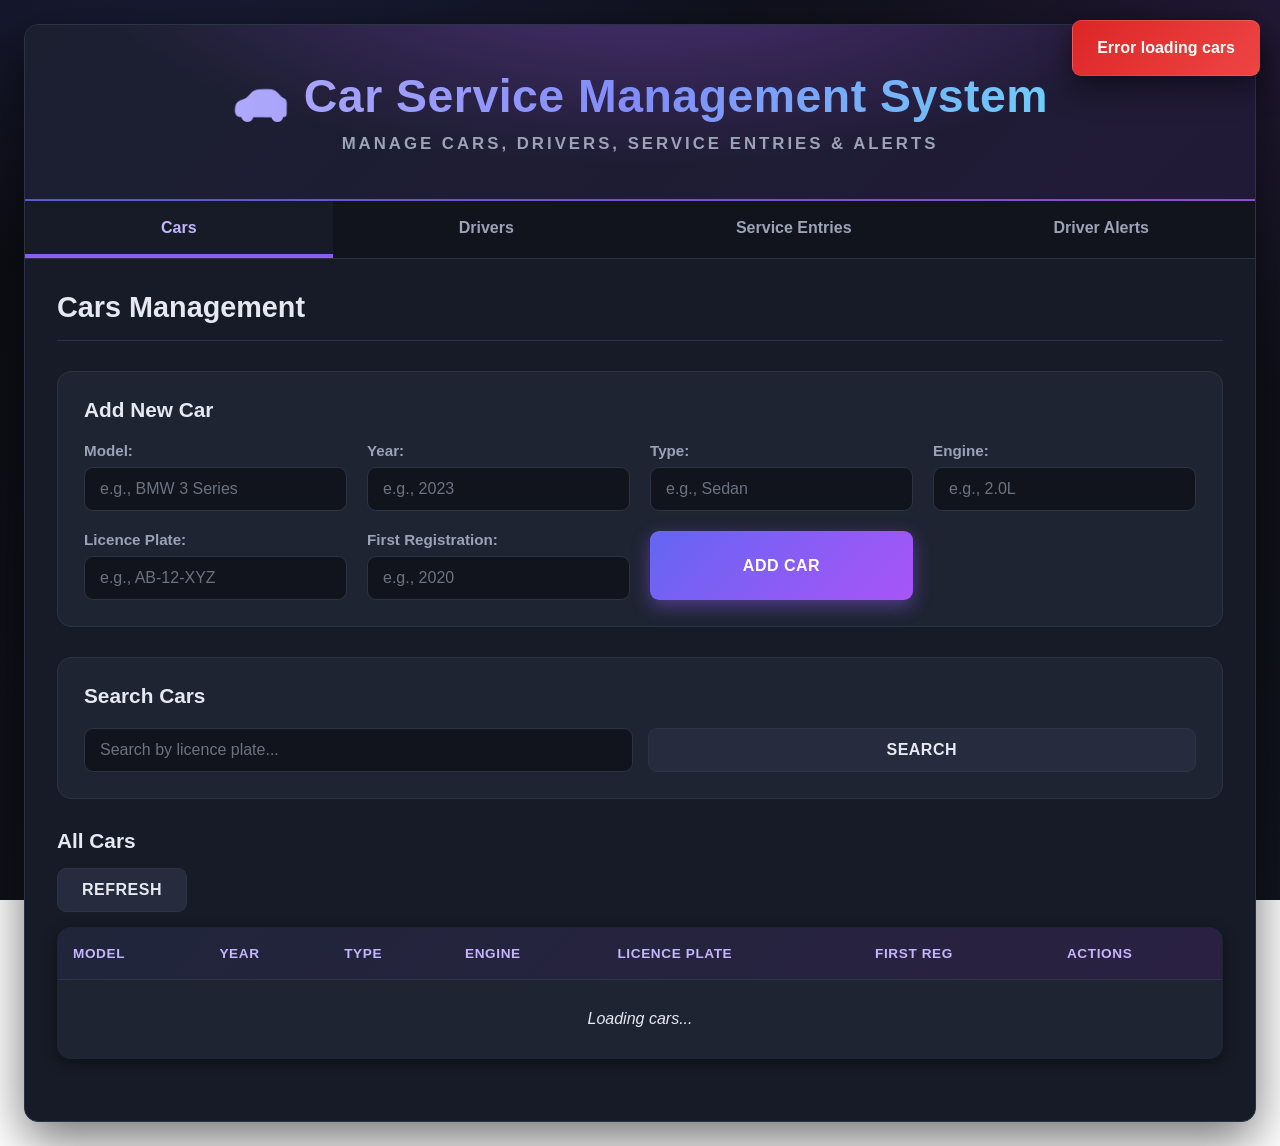
==== CarService.html @ 612522c6 "Replace front_end with CarService dark-mode UI Swap the previous front_end pages (index/Acasa/Masini" ====
<!DOCTYPE html>
<html lang="en">
<head>
    <meta charset="UTF-8">
    <meta name="viewport" content="width=device-width, initial-scale=1.0">
    <title>Car Service Management System</title>
    <link rel="stylesheet" href="CarService.css">
</head>
<body>
    <div class="container">
        <!-- Header -->
        <header class="header">
            <h1>🚗 Car Service Management System</h1>
            <p>Manage Cars, Drivers, Service Entries & Alerts</p>
        </header>

        <!-- Navigation Tabs -->
        <nav class="tabs-nav">
            <button class="tab-button active" data-tab="cars">Cars</button>
            <button class="tab-button" data-tab="drivers">Drivers</button>
            <button class="tab-button" data-tab="service-entries">Service Entries</button>
            <button class="tab-button" data-tab="driver-alerts">Driver Alerts</button>
        </nav>

        <!-- CARS TAB -->
        <section id="cars-tab" class="tab-content active">
            <div class="section-header">
                <h2>Cars Management</h2>
            </div>

            <!-- Add Car Form -->
            <div class="form-section">
                <h3>Add New Car</h3>
                <form id="addCarForm" class="form-grid">
                    <div class="form-group">
                        <label for="carModel">Model:</label>
                        <input type="text" id="carModel" placeholder="e.g., BMW 3 Series" required>
                    </div>
                    <div class="form-group">
                        <label for="carYear">Year:</label>
                        <input type="number" id="carYear" placeholder="e.g., 2023" required>
                    </div>
                    <div class="form-group">
                        <label for="carType">Type:</label>
                        <input type="text" id="carType" placeholder="e.g., Sedan" required>
                    </div>
                    <div class="form-group">
                        <label for="carEngine">Engine:</label>
                        <input type="text" id="carEngine" placeholder="e.g., 2.0L" required>
                    </div>
                    <div class="form-group">
                        <label for="carLicencePlate">Licence Plate:</label>
                        <input type="text" id="carLicencePlate" placeholder="e.g., AB-12-XYZ" required>
                    </div>
                    <div class="form-group">
                        <label for="carFirstReg">First Registration:</label>
                        <input type="number" id="carFirstReg" placeholder="e.g., 2020" required>
                    </div>
                    <button type="submit" class="btn btn-primary">Add Car</button>
                </form>
            </div>

            <!-- Search Cars -->
            <div class="search-section">
                <h3>Search Cars</h3>
                <div class="search-group">
                    <input type="text" id="carSearchPlate" placeholder="Search by licence plate...">
                    <button class="btn btn-secondary" onclick="searchCarsByPlate()">Search</button>
                </div>
            </div>

            <!-- Cars Table -->
            <div class="table-section">
                <h3>All Cars</h3>
                <div class="table-controls">
                    <button class="btn btn-secondary" onclick="loadAllCars()">Refresh</button>
                </div>
                <table id="carsTable" class="data-table">
                    <thead>
                        <tr>
                            <th>Model</th>
                            <th>Year</th>
                            <th>Type</th>
                            <th>Engine</th>
                            <th>Licence Plate</th>
                            <th>First Reg</th>
                            <th>Actions</th>
                        </tr>
                    </thead>
                    <tbody>
                        <tr><td colspan="7" class="no-data">Loading cars...</td></tr>
                    </tbody>
                </table>
            </div>
        </section>

        <!-- DRIVERS TAB -->
        <section id="drivers-tab" class="tab-content">
            <div class="section-header">
                <h2>Drivers Management</h2>
            </div>

            <!-- Add Driver Form -->
            <div class="form-section">
                <h3>Add New Driver</h3>
                <form id="addDriverForm" class="form-grid">
                    <div class="form-group">
                        <label for="driverFirstName">First Name:</label>
                        <input type="text" id="driverFirstName" placeholder="John" required>
                    </div>
                    <div class="form-group">
                        <label for="driverLastName">Last Name:</label>
                        <input type="text" id="driverLastName" placeholder="Doe" required>
                    </div>
                    <div class="form-group">
                        <label for="driverEmail">Email:</label>
                        <input type="email" id="driverEmail" placeholder="john@example.com" required>
                    </div>
                    <div class="form-group">
                        <label for="driverPhone">Phone No:</label>
                        <input type="tel" id="driverPhone" placeholder="+1234567890" required>
                    </div>
                    <div class="form-group">
                        <label for="driverAddress">Address:</label>
                        <input type="text" id="driverAddress" placeholder="123 Main St" required>
                    </div>
                    <div class="form-group">
                        <label for="driverCity">City:</label>
                        <input type="text" id="driverCity" placeholder="New York" required>
                    </div>
                    <div class="form-group">
                        <label for="driverZip">Zip Code:</label>
                        <input type="text" id="driverZip" placeholder="10001" required>
                    </div>
                    <div class="form-group">
                        <label for="driverLicenceExp">Licence Expiration:</label>
                        <input type="date" id="driverLicenceExp" required>
                    </div>
                    <button type="submit" class="btn btn-primary">Add Driver</button>
                </form>
            </div>

            <!-- Search Drivers -->
            <div class="search-section">
                <h3>Search Drivers</h3>
                <div class="search-group">
                    <input type="text" id="driverSearchFirst" placeholder="First Name...">
                    <input type="text" id="driverSearchLast" placeholder="Last Name...">
                    <input type="text" id="driverSearchEmail" placeholder="Email...">
                    <input type="text" id="driverSearchPhone" placeholder="Phone...">
                    <button class="btn btn-secondary" onclick="searchDrivers()">Search</button>
                </div>
            </div>

            <!-- Drivers Table -->
            <div class="table-section">
                <h3>All Drivers</h3>
                <div class="table-controls">
                    <button class="btn btn-secondary" onclick="loadAllDrivers()">Refresh</button>
                </div>
                <table id="driversTable" class="data-table">
                    <thead>
                        <tr>
                            <th>First Name</th>
                            <th>Last Name</th>
                            <th>Email</th>
                            <th>Phone</th>
                            <th>City</th>
                            <th>Licence Exp</th>
                            <th>Actions</th>
                        </tr>
                    </thead>
                    <tbody>
                        <tr><td colspan="7" class="no-data">Loading drivers...</td></tr>
                    </tbody>
                </table>
            </div>
        </section>

        <!-- SERVICE ENTRIES TAB -->
        <section id="service-entries-tab" class="tab-content">
            <div class="section-header">
                <h2>Service Entries Management</h2>
            </div>

            <!-- Add Service Entry Form -->
            <div class="form-section">
                <h3>Add New Service Entry</h3>
                <form id="addServiceEntryForm" class="form-grid">
                    <div class="form-group">
                        <label for="entryCarId">Car (ID):</label>
                        <input type="text" id="entryCarId" placeholder="Paste Car ID" required>
                    </div>
                    <div class="form-group">
                        <label for="entryDriverId">Driver (ID):</label>
                        <input type="text" id="entryDriverId" placeholder="Paste Driver ID" required>
                    </div>
                    <div class="form-group">
                        <label for="entryMileage">Mileage:</label>
                        <input type="number" id="entryMileage" placeholder="e.g., 45000" required>
                    </div>
                    <div class="form-group">
                        <label for="entryAccident">Accident:</label>
                        <textarea id="entryAccident" placeholder="Accident details or 'None'" rows="3"></textarea>
                    </div>
                    <button type="submit" class="btn btn-primary">Add Service Entry</button>
                </form>
            </div>

            <!-- Service Entries Table -->
            <div class="table-section">
                <h3>All Service Entries</h3>
                <div class="table-controls">
                    <button class="btn btn-secondary" onclick="loadAllServiceEntries()">Refresh</button>
                </div>
                <table id="serviceEntriesTable" class="data-table">
                    <thead>
                        <tr>
                            <th>ID</th>
                            <th>Car ID</th>
                            <th>Driver ID</th>
                            <th>Mileage</th>
                            <th>Accident</th>
                            <th>Actions</th>
                        </tr>
                    </thead>
                    <tbody>
                        <tr><td colspan="6" class="no-data">Loading service entries...</td></tr>
                    </tbody>
                </table>
            </div>
        </section>

        <!-- DRIVER ALERTS TAB -->
        <section id="driver-alerts-tab" class="tab-content">
            <div class="section-header">
                <h2>Driver Alerts Management</h2>
            </div>

            <!-- Add Driver Alert Form -->
            <div class="form-section">
                <h3>Add New Driver Alert</h3>
                <form id="addAlertForm" class="form-grid">
                    <div class="form-group">
                        <label for="alertDriverId">Driver (ID):</label>
                        <input type="text" id="alertDriverId" placeholder="Paste Driver ID" required>
                    </div>
                    <div class="form-group">
                        <label for="alertTypeId">Alert Type (ID):</label>
                        <input type="text" id="alertTypeId" placeholder="Paste Type ID" required>
                    </div>
                    <div class="form-group">
                        <label for="alertExpiration">Expiration:</label>
                        <input type="date" id="alertExpiration" required>
                    </div>
                    <button type="submit" class="btn btn-primary">Add Alert</button>
                </form>
            </div>

            <!-- Driver Alerts Table -->
            <div class="table-section">
                <h3>All Driver Alerts</h3>
                <div class="table-controls">
                    <button class="btn btn-secondary" onclick="loadAllAlerts()">Refresh</button>
                </div>
                <table id="alertsTable" class="data-table">
                    <thead>
                        <tr>
                            <th>ID</th>
                            <th>Driver ID</th>
                            <th>Type ID</th>
                            <th>Expiration</th>
                            <th>Actions</th>
                        </tr>
                    </thead>
                    <tbody>
                        <tr><td colspan="5" class="no-data">Loading alerts...</td></tr>
                    </tbody>
                </table>
            </div>
        </section>

        <!-- Edit Modal -->
        <div id="editModal" class="modal">
            <div class="modal-content">
                <span class="close" onclick="closeEditModal()">&times;</span>
                <h2>Edit Record</h2>
                <form id="editForm"></form>
            </div>
        </div>

        <!-- Notification -->
        <div id="notification" class="notification"></div>
    </div>

    <script src="CarService.js"></script>
</body>
</html>
---- CarService.css ----
/* ===============================
   THEME TOKENS (Modern Dark Mode)
   =============================== */
:root {
    --bg-1: #0b0d13;
    --bg-2: #11141d;
    --surface: #171b27;
    --surface-2: #1f2433;
    --surface-3: #262c3d;
    --border: #2c3344;
    --border-strong: #3a4256;
    --text: #e6e9f2;
    --text-muted: #9aa3b8;
    --text-faint: #6b7280;

    --accent: #8b5cf6;
    --accent-2: #6366f1;
    --accent-3: #22d3ee;
    --accent-grad: linear-gradient(135deg, #6366f1 0%, #8b5cf6 55%, #a855f7 100%);
    --accent-glow: rgba(139, 92, 246, 0.45);

    --success: #22c55e;
    --danger: #ef4444;
    --info: #06b6d4;
    --warning: #f59e0b;

    --radius: 14px;
    --radius-sm: 9px;
    --shadow: 0 18px 50px rgba(0, 0, 0, 0.55);
    --shadow-sm: 0 4px 14px rgba(0, 0, 0, 0.4);
}

* {
    margin: 0;
    padding: 0;
    box-sizing: border-box;
}

body {
    font-family: 'Segoe UI', Tahoma, Geneva, Verdana, sans-serif;
    background:
        radial-gradient(1200px 600px at 15% -10%, rgba(99, 102, 241, 0.18), transparent 60%),
        radial-gradient(1000px 700px at 100% 0%, rgba(168, 85, 247, 0.14), transparent 55%),
        linear-gradient(160deg, var(--bg-1) 0%, var(--bg-2) 100%);
    background-attachment: fixed;
    color: var(--text);
    min-height: 100vh;
    padding: 24px;
}

.container {
    max-width: 1400px;
    margin: 0 auto;
    background: var(--surface);
    border: 1px solid var(--border);
    border-radius: var(--radius);
    box-shadow: var(--shadow);
    overflow: hidden;
}

/* ===============================
   HEADER
   =============================== */
.header {
    position: relative;
    background:
        radial-gradient(800px 300px at 50% -40%, rgba(168, 85, 247, 0.35), transparent 70%),
        linear-gradient(135deg, #1b1f30 0%, #211a37 100%);
    color: var(--text);
    padding: 46px 30px;
    text-align: center;
    border-bottom: 1px solid var(--border);
}

.header::after {
    content: "";
    position: absolute;
    left: 0;
    right: 0;
    bottom: -1px;
    height: 2px;
    background: var(--accent-grad);
    opacity: 0.8;
}

.header h1 {
    font-size: 2.9em;
    margin-bottom: 12px;
    font-weight: 800;
    letter-spacing: 0.5px;
    line-height: 1.1;
    background: linear-gradient(90deg, #c4b5fd, #818cf8, #67e8f9);
    -webkit-background-clip: text;
    background-clip: text;
    -webkit-text-fill-color: transparent;
}

.header p {
    font-size: 1.05em;
    color: var(--text-muted);
    text-transform: uppercase;
    letter-spacing: 3px;
    font-weight: 600;
}

/* ===============================
   NAVIGATION TABS
   =============================== */
.tabs-nav {
    display: flex;
    background: var(--bg-2);
    border-bottom: 1px solid var(--border);
    overflow-x: auto;
}

.tab-button {
    flex: 1;
    padding: 18px 20px;
    border: none;
    background: transparent;
    cursor: pointer;
    font-size: 1em;
    font-weight: 600;
    color: var(--text-muted);
    transition: all 0.25s ease;
    min-width: 150px;
    white-space: nowrap;
    border-bottom: 3px solid transparent;
}

.tab-button:hover {
    background: var(--surface-2);
    color: var(--text);
}

.tab-button.active {
    background: var(--surface);
    color: #c4b5fd;
    border-bottom: 3px solid var(--accent);
    box-shadow: inset 0 -1px 0 var(--accent);
}

/* ===============================
   TAB CONTENT
   =============================== */
.tab-content {
    display: none;
    padding: 32px;
    animation: fadeIn 0.3s ease;
}

.tab-content.active {
    display: block;
}

@keyframes fadeIn {
    from {
        opacity: 0;
        transform: translateY(10px);
    }
    to {
        opacity: 1;
        transform: translateY(0);
    }
}

/* ===============================
   SECTION HEADER
   =============================== */
.section-header {
    margin-bottom: 30px;
    border-bottom: 1px solid var(--border);
    padding-bottom: 16px;
}

.section-header h2 {
    color: var(--text);
    font-size: 1.8em;
    font-weight: 700;
}

/* ===============================
   FORMS
   =============================== */
.form-section {
    background: var(--surface-2);
    border: 1px solid var(--border);
    padding: 26px;
    border-radius: var(--radius);
    margin-bottom: 30px;
}

.form-section h3 {
    color: var(--text);
    margin-bottom: 20px;
    font-size: 1.3em;
}

.form-grid {
    display: grid;
    grid-template-columns: repeat(auto-fit, minmax(250px, 1fr));
    gap: 20px;
}

.form-group {
    display: flex;
    flex-direction: column;
}

.form-group label {
    margin-bottom: 8px;
    color: var(--text-muted);
    font-weight: 600;
    font-size: 0.95em;
}

.form-group input,
.form-group textarea,
.form-group select {
    padding: 12px 15px;
    border: 1px solid var(--border);
    border-radius: var(--radius-sm);
    font-size: 1em;
    font-family: inherit;
    transition: all 0.25s ease;
    background: var(--bg-2);
    color: var(--text);
}

.form-group input::placeholder,
.form-group textarea::placeholder {
    color: var(--text-faint);
}

.form-group input:focus,
.form-group textarea:focus,
.form-group select:focus {
    outline: none;
    border-color: var(--accent);
    background: var(--surface);
    box-shadow: 0 0 0 3px var(--accent-glow);
}

.form-group textarea {
    resize: vertical;
    min-height: 80px;
}

/* date picker icon visible on dark */
.form-group input[type="date"]::-webkit-calendar-picker-indicator {
    filter: invert(0.8);
    cursor: pointer;
}

/* ===============================
   BUTTONS
   =============================== */
.btn {
    padding: 12px 24px;
    border: none;
    border-radius: var(--radius-sm);
    cursor: pointer;
    font-size: 1em;
    font-weight: 600;
    transition: all 0.25s ease;
    text-transform: uppercase;
    letter-spacing: 0.5px;
}

.btn-primary {
    background: var(--accent-grad);
    color: #fff;
    box-shadow: 0 6px 18px var(--accent-glow);
}

.btn-primary:hover {
    transform: translateY(-2px);
    box-shadow: 0 12px 26px var(--accent-glow);
    filter: brightness(1.07);
}

.btn-secondary {
    background: var(--surface-3);
    color: var(--text);
    border: 1px solid var(--border);
}

.btn-secondary:hover {
    background: var(--surface-2);
    border-color: var(--accent);
    color: #c4b5fd;
}

.btn-sm {
    padding: 6px 12px;
    font-size: 0.85em;
}

.btn-edit {
    background: rgba(6, 182, 212, 0.15);
    color: #67e8f9;
    border: 1px solid rgba(6, 182, 212, 0.4);
}

.btn-edit:hover {
    background: var(--info);
    color: #04222a;
}

.btn-delete {
    background: rgba(239, 68, 68, 0.15);
    color: #fca5a5;
    border: 1px solid rgba(239, 68, 68, 0.4);
}

.btn-delete:hover {
    background: var(--danger);
    color: #fff;
}

/* ===============================
   SEARCH SECTION
   =============================== */
.search-section {
    background: var(--surface-2);
    border: 1px solid var(--border);
    padding: 26px;
    border-radius: var(--radius);
    margin-bottom: 30px;
}

.search-section h3 {
    color: var(--text);
    margin-bottom: 20px;
    font-size: 1.3em;
}

.search-group {
    display: grid;
    grid-template-columns: repeat(auto-fit, minmax(200px, 1fr));
    gap: 15px;
}

.search-group input {
    padding: 12px 15px;
    border: 1px solid var(--border);
    border-radius: var(--radius-sm);
    font-size: 1em;
    background: var(--bg-2);
    color: var(--text);
    transition: all 0.25s ease;
}

.search-group input::placeholder {
    color: var(--text-faint);
}

.search-group input:focus {
    outline: none;
    border-color: var(--accent);
    background: var(--surface);
    box-shadow: 0 0 0 3px var(--accent-glow);
}

/* ===============================
   TABLES
   =============================== */
.table-section {
    margin-bottom: 30px;
}

.table-section h3 {
    color: var(--text);
    margin-bottom: 15px;
    font-size: 1.3em;
}

.table-controls {
    margin-bottom: 15px;
    display: flex;
    gap: 10px;
}

.data-table {
    width: 100%;
    border-collapse: collapse;
    background: var(--surface-2);
    border: 1px solid var(--border);
    border-radius: var(--radius);
    overflow: hidden;
    box-shadow: var(--shadow-sm);
}

.data-table thead {
    background: linear-gradient(135deg, #20253a 0%, #2a2142 100%);
    color: var(--text);
}

.data-table th {
    padding: 18px 15px;
    text-align: left;
    font-weight: 700;
    text-transform: uppercase;
    font-size: 0.85em;
    letter-spacing: 0.6px;
    color: #c4b5fd;
    border-bottom: 1px solid var(--border);
}

.data-table td {
    padding: 15px;
    border-bottom: 1px solid var(--border);
    color: var(--text);
}

.data-table tbody tr {
    transition: background 0.2s ease;
}

.data-table tbody tr:hover {
    background: var(--surface-3);
}

.data-table tbody tr:last-child td {
    border-bottom: none;
}

.no-data {
    text-align: center;
    color: var(--text-faint);
    font-style: italic;
    padding: 30px 15px !important;
}

.action-buttons {
    display: flex;
    gap: 10px;
}

/* ===============================
   MODAL
   =============================== */
.modal {
    display: none;
    position: fixed;
    z-index: 1000;
    left: 0;
    top: 0;
    width: 100%;
    height: 100%;
    background: rgba(5, 7, 12, 0.7);
    backdrop-filter: blur(4px);
    animation: fadeIn 0.3s ease;
}

.modal-content {
    background: var(--surface);
    border: 1px solid var(--border);
    margin: 5% auto;
    padding: 32px;
    border-radius: var(--radius);
    width: 90%;
    max-width: 600px;
    box-shadow: var(--shadow);
    animation: slideDown 0.3s ease;
}

@keyframes slideDown {
    from {
        transform: translateY(-50px);
        opacity: 0;
    }
    to {
        transform: translateY(0);
        opacity: 1;
    }
}

.modal-content h2 {
    color: var(--text);
    margin-bottom: 25px;
    font-size: 1.6em;
}

.close {
    color: var(--text-muted);
    float: right;
    font-size: 28px;
    font-weight: bold;
    cursor: pointer;
    transition: color 0.25s ease;
    line-height: 1;
}

.close:hover,
.close:focus {
    color: var(--accent);
}

.modal-content .form-grid {
    margin-bottom: 20px;
}

/* ===============================
   NOTIFICATION
   =============================== */
.notification {
    display: none;
    position: fixed;
    top: 20px;
    right: 20px;
    padding: 18px 24px;
    border-radius: var(--radius-sm);
    color: #fff;
    font-weight: 600;
    z-index: 2000;
    animation: slideInRight 0.3s ease;
    box-shadow: 0 10px 30px rgba(0, 0, 0, 0.5);
    border: 1px solid rgba(255, 255, 255, 0.12);
}

.notification.show {
    display: block;
}

.notification.success {
    background: linear-gradient(135deg, #16a34a, #22c55e);
}

.notification.error {
    background: linear-gradient(135deg, #dc2626, #ef4444);
}

.notification.warning {
    background: linear-gradient(135deg, #d97706, #f59e0b);
    color: #1a1205;
}

@keyframes slideInRight {
    from {
        transform: translateX(400px);
        opacity: 0;
    }
    to {
        transform: translateX(0);
        opacity: 1;
    }
}

/* ===============================
   SCROLLBAR (dark)
   =============================== */
::-webkit-scrollbar {
    width: 11px;
    height: 11px;
}

::-webkit-scrollbar-track {
    background: var(--bg-2);
}

::-webkit-scrollbar-thumb {
    background: var(--surface-3);
    border-radius: 8px;
    border: 2px solid var(--bg-2);
}

::-webkit-scrollbar-thumb:hover {
    background: var(--accent-2);
}

/* ===============================
   RESPONSIVE DESIGN
   =============================== */
@media (max-width: 1024px) {
    .form-grid {
        grid-template-columns: repeat(auto-fit, minmax(200px, 1fr)) !important;
    }

    .data-table th,
    .data-table td {
        padding: 12px 10px;
        font-size: 0.9em;
    }
}

@media (max-width: 768px) {
    body {
        padding: 0;
    }

    .container {
        border-radius: 0;
        border: none;
    }

    .header {
        padding: 28px 20px;
    }

    .header h1 {
        font-size: 1.8em;
    }

    .tabs-nav {
        flex-wrap: wrap;
    }

    .tab-button {
        min-width: 100px;
        padding: 12px 15px;
        font-size: 0.9em;
    }

    .tab-content {
        padding: 20px;
    }

    .form-section,
    .search-section {
        padding: 20px;
    }

    .form-grid,
    .search-group {
        grid-template-columns: 1fr;
    }

    /* let wide tables scroll sideways instead of breaking the layout */
    .table-section {
        overflow-x: auto;
        -webkit-overflow-scrolling: touch;
    }

    .data-table {
        font-size: 0.9em;
        min-width: 640px;
    }

    .action-buttons {
        flex-direction: column;
    }

    .btn-sm {
        width: 100%;
    }

    .modal-content {
        width: 95%;
        margin: 50% auto;
        padding: 20px;
    }

    .notification {
        right: 10px;
        left: 10px;
    }
}
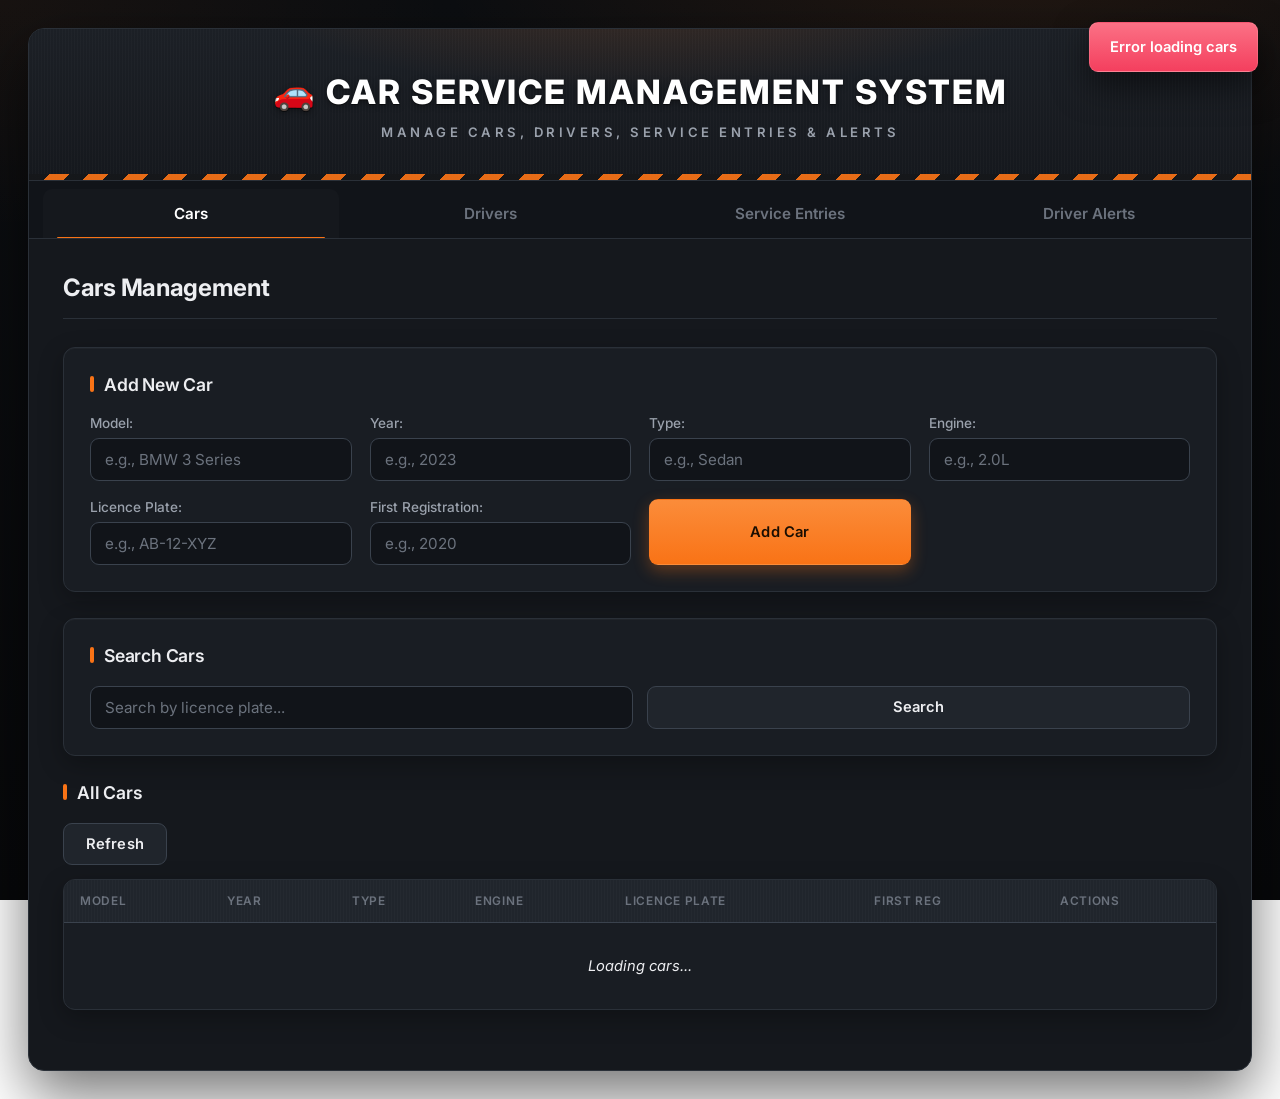
==== commit ae4d20fa: "Retheme UI to garage/service look Apply a dark-steel + safety-orange garage/service theme: hazard ca" ====
--- a/CarService.html
+++ b/CarService.html
@@ -4,7 +4,7 @@
     <meta charset="UTF-8">
     <meta name="viewport" content="width=device-width, initial-scale=1.0">
     <title>Car Service Management System</title>
-    <link rel="stylesheet" href="CarService.css">
+    <link rel="stylesheet" href="CarService.css?v=4">
 </head>
 <body>
     <div class="container">
--- a/CarService.css
+++ b/CarService.css
@@ -1,33 +1,47 @@
-/* ===============================
-   THEME TOKENS (Modern Dark Mode)
-   =============================== */
+/* ===================================================================
+   Car Service Management System — Dark UI
+   CSS-only redesign. No HTML ids/classes or JS hooks were changed.
+   =================================================================== */
+@import url('https://fonts.googleapis.com/css2?family=Inter:wght@400;500;600;700;800&display=swap');
+
 :root {
-    --bg-1: #0b0d13;
-    --bg-2: #11141d;
-    --surface: #171b27;
-    --surface-2: #1f2433;
-    --surface-3: #262c3d;
-    --border: #2c3344;
-    --border-strong: #3a4256;
-    --text: #e6e9f2;
-    --text-muted: #9aa3b8;
-    --text-faint: #6b7280;
-
-    --accent: #8b5cf6;
-    --accent-2: #6366f1;
-    --accent-3: #22d3ee;
-    --accent-grad: linear-gradient(135deg, #6366f1 0%, #8b5cf6 55%, #a855f7 100%);
-    --accent-glow: rgba(139, 92, 246, 0.45);
-
-    --success: #22c55e;
-    --danger: #ef4444;
-    --info: #06b6d4;
-    --warning: #f59e0b;
-
-    --radius: 14px;
+    /* surfaces — dark steel / gunmetal */
+    --bg: #0c0e11;
+    --bg-soft: #111419;
+    --surface: #15181d;
+    --surface-2: #191d23;
+    --elevated: #20252c;
+    --hover: #272d36;
+
+    /* lines & text */
+    --border: #2a3038;
+    --border-soft: #1f242b;
+    --border-strong: #3a424d;
+    --text: #edeef1;
+    --text-muted: #9aa1ac;
+    --text-faint: #6b727d;
+
+    /* brand — safety orange */
+    --accent: #f97316;
+    --accent-hover: #fb8c3a;
+    --accent-press: #ea6a0c;
+    --accent-soft: rgba(249, 115, 22, 0.14);
+    --accent-ring: rgba(249, 115, 22, 0.32);
+
+    /* status */
+    --success: #34d399;
+    --danger: #fb7185;
+    --info: #38bdf8;
+    --warning: #fbbf24;
+
+    /* shape & depth */
+    --radius: 16px;
+    --radius-md: 12px;
     --radius-sm: 9px;
-    --shadow: 0 18px 50px rgba(0, 0, 0, 0.55);
-    --shadow-sm: 0 4px 14px rgba(0, 0, 0, 0.4);
+    --shadow-card: 0 1px 0 rgba(255, 255, 255, 0.03) inset, 0 8px 24px rgba(0, 0, 0, 0.28);
+    --shadow-pop: 0 24px 60px rgba(0, 0, 0, 0.55);
+
+    --space: 8px;
 }
 
 * {
@@ -36,25 +50,32 @@
     box-sizing: border-box;
 }
 
+::selection {
+    background: var(--accent-soft);
+    color: #fff;
+}
+
 body {
-    font-family: 'Segoe UI', Tahoma, Geneva, Verdana, sans-serif;
+    font-family: 'Inter', -apple-system, BlinkMacSystemFont, 'Segoe UI', Roboto, sans-serif;
+    color: var(--text);
     background:
-        radial-gradient(1200px 600px at 15% -10%, rgba(99, 102, 241, 0.18), transparent 60%),
-        radial-gradient(1000px 700px at 100% 0%, rgba(168, 85, 247, 0.14), transparent 55%),
-        linear-gradient(160deg, var(--bg-1) 0%, var(--bg-2) 100%);
+        radial-gradient(1000px 480px at 80% -8%, rgba(249, 115, 22, 0.10), transparent 60%),
+        radial-gradient(820px 420px at 0% 0%, rgba(249, 115, 22, 0.05), transparent 55%),
+        linear-gradient(180deg, var(--bg) 0%, #07080a 100%);
     background-attachment: fixed;
-    color: var(--text);
     min-height: 100vh;
-    padding: 24px;
+    padding: 28px;
+    -webkit-font-smoothing: antialiased;
+    text-rendering: optimizeLegibility;
 }
 
 .container {
-    max-width: 1400px;
+    max-width: 1320px;
     margin: 0 auto;
     background: var(--surface);
     border: 1px solid var(--border);
     border-radius: var(--radius);
-    box-shadow: var(--shadow);
+    box-shadow: var(--shadow-pop);
     overflow: hidden;
 }
 
@@ -63,44 +84,48 @@
    =============================== */
 .header {
     position: relative;
+    text-align: center;
+    padding: 44px 30px 40px;
     background:
-        radial-gradient(800px 300px at 50% -40%, rgba(168, 85, 247, 0.35), transparent 70%),
-        linear-gradient(135deg, #1b1f30 0%, #211a37 100%);
-    color: var(--text);
-    padding: 46px 30px;
-    text-align: center;
+        repeating-linear-gradient(90deg, rgba(255, 255, 255, 0.018) 0 1px, transparent 1px 3px),
+        radial-gradient(640px 210px at 50% -55%, rgba(249, 115, 22, 0.20), transparent 70%),
+        linear-gradient(180deg, #1c2026 0%, var(--surface) 100%);
     border-bottom: 1px solid var(--border);
 }
 
+/* hazard caution stripe under the header */
 .header::after {
     content: "";
     position: absolute;
     left: 0;
     right: 0;
-    bottom: -1px;
-    height: 2px;
-    background: var(--accent-grad);
-    opacity: 0.8;
+    bottom: 0;
+    height: 6px;
+    background: repeating-linear-gradient(
+        -45deg,
+        var(--accent) 0 14px,
+        #15171a 14px 28px
+    );
+    opacity: 0.92;
 }
 
 .header h1 {
-    font-size: 2.9em;
+    font-size: 2.1em;
+    font-weight: 800;
+    text-transform: uppercase;
+    letter-spacing: 2px;
+    line-height: 1.15;
+    color: #ffffff;
     margin-bottom: 12px;
-    font-weight: 800;
-    letter-spacing: 0.5px;
-    line-height: 1.1;
-    background: linear-gradient(90deg, #c4b5fd, #818cf8, #67e8f9);
-    -webkit-background-clip: text;
-    background-clip: text;
-    -webkit-text-fill-color: transparent;
+    text-shadow: 0 1px 0 rgba(0, 0, 0, 0.55), 0 2px 6px rgba(0, 0, 0, 0.4);
 }
 
 .header p {
-    font-size: 1.05em;
+    font-size: 0.82em;
     color: var(--text-muted);
+    font-weight: 600;
     text-transform: uppercase;
-    letter-spacing: 3px;
-    font-weight: 600;
+    letter-spacing: 3.5px;
 }
 
 /* ===============================
@@ -108,36 +133,49 @@
    =============================== */
 .tabs-nav {
     display: flex;
-    background: var(--bg-2);
+    gap: 4px;
+    padding: 8px 14px 0;
+    background: var(--bg-soft);
     border-bottom: 1px solid var(--border);
     overflow-x: auto;
 }
 
 .tab-button {
+    position: relative;
     flex: 1;
-    padding: 18px 20px;
+    min-width: 150px;
+    padding: 15px 18px;
     border: none;
     background: transparent;
     cursor: pointer;
-    font-size: 1em;
+    font-family: inherit;
+    font-size: 0.95em;
     font-weight: 600;
-    color: var(--text-muted);
-    transition: all 0.25s ease;
-    min-width: 150px;
+    color: var(--text-faint);
     white-space: nowrap;
-    border-bottom: 3px solid transparent;
+    border-radius: var(--radius-sm) var(--radius-sm) 0 0;
+    transition: color 0.2s ease, background 0.2s ease;
 }
 
 .tab-button:hover {
-    background: var(--surface-2);
-    color: var(--text);
+    color: var(--text);
+    background: rgba(255, 255, 255, 0.03);
 }
 
 .tab-button.active {
+    color: #fff;
     background: var(--surface);
-    color: #c4b5fd;
-    border-bottom: 3px solid var(--accent);
-    box-shadow: inset 0 -1px 0 var(--accent);
+}
+
+.tab-button.active::after {
+    content: "";
+    position: absolute;
+    left: 14px;
+    right: 14px;
+    bottom: -1px;
+    height: 2px;
+    background: var(--accent);
+    border-radius: 2px;
 }
 
 /* ===============================
@@ -145,8 +183,8 @@
    =============================== */
 .tab-content {
     display: none;
-    padding: 32px;
-    animation: fadeIn 0.3s ease;
+    padding: 34px;
+    animation: fadeIn 0.28s ease;
 }
 
 .tab-content.active {
@@ -154,52 +192,67 @@
 }
 
 @keyframes fadeIn {
-    from {
-        opacity: 0;
-        transform: translateY(10px);
-    }
-    to {
-        opacity: 1;
-        transform: translateY(0);
-    }
+    from { opacity: 0; transform: translateY(8px); }
+    to   { opacity: 1; transform: translateY(0); }
 }
 
 /* ===============================
    SECTION HEADER
    =============================== */
 .section-header {
-    margin-bottom: 30px;
+    margin-bottom: 28px;
+    padding-bottom: 16px;
     border-bottom: 1px solid var(--border);
-    padding-bottom: 16px;
 }
 
 .section-header h2 {
     color: var(--text);
-    font-size: 1.8em;
+    font-size: 1.5em;
     font-weight: 700;
-}
-
-/* ===============================
-   FORMS
-   =============================== */
-.form-section {
+    letter-spacing: -0.3px;
+}
+
+/* ===============================
+   CARDS (forms / search / tables)
+   =============================== */
+.form-section,
+.search-section {
     background: var(--surface-2);
     border: 1px solid var(--border);
+    border-radius: var(--radius-md);
     padding: 26px;
-    border-radius: var(--radius);
-    margin-bottom: 30px;
-}
-
-.form-section h3 {
-    color: var(--text);
+    margin-bottom: 26px;
+    box-shadow: var(--shadow-card);
+}
+
+.form-section h3,
+.search-section h3,
+.table-section h3 {
+    color: var(--text);
+    font-size: 1.1em;
+    font-weight: 600;
+    letter-spacing: -0.2px;
     margin-bottom: 20px;
-    font-size: 1.3em;
+    display: flex;
+    align-items: center;
+    gap: 10px;
+}
+
+/* little accent bar before each card title */
+.form-section h3::before,
+.search-section h3::before,
+.table-section h3::before {
+    content: "";
+    width: 4px;
+    height: 16px;
+    border-radius: 3px;
+    background: var(--accent);
 }
 
 .form-grid {
     display: grid;
-    grid-template-columns: repeat(auto-fit, minmax(250px, 1fr));
-    gap: 20px;
+    grid-template-columns: repeat(auto-fit, minmax(240px, 1fr));
+    gap: 18px;
 }
 
 .form-group {
@@ -208,23 +261,23 @@
 }
 
 .form-group label {
-    margin-bottom: 8px;
+    margin-bottom: 7px;
     color: var(--text-muted);
-    font-weight: 600;
-    font-size: 0.95em;
+    font-weight: 500;
+    font-size: 0.85em;
 }
 
 .form-group input,
 .form-group textarea,
 .form-group select {
-    padding: 12px 15px;
-    border: 1px solid var(--border);
+    padding: 11px 14px;
+    border: 1px solid var(--border-strong);
     border-radius: var(--radius-sm);
-    font-size: 1em;
+    font-size: 0.95em;
     font-family: inherit;
-    transition: all 0.25s ease;
-    background: var(--bg-2);
-    color: var(--text);
+    color: var(--text);
+    background: var(--bg-soft);
+    transition: border-color 0.18s ease, box-shadow 0.18s ease, background 0.18s ease;
 }
 
 .form-group input::placeholder,
@@ -238,17 +291,16 @@
     outline: none;
     border-color: var(--accent);
     background: var(--surface);
-    box-shadow: 0 0 0 3px var(--accent-glow);
+    box-shadow: 0 0 0 4px var(--accent-ring);
 }
 
 .form-group textarea {
     resize: vertical;
-    min-height: 80px;
-}
-
-/* date picker icon visible on dark */
+    min-height: 84px;
+}
+
 .form-group input[type="date"]::-webkit-calendar-picker-indicator {
-    filter: invert(0.8);
+    filter: invert(0.7);
     cursor: pointer;
 }
 
@@ -256,99 +308,95 @@
    BUTTONS
    =============================== */
 .btn {
-    padding: 12px 24px;
-    border: none;
+    padding: 11px 22px;
+    border: 1px solid transparent;
     border-radius: var(--radius-sm);
     cursor: pointer;
-    font-size: 1em;
+    font-family: inherit;
+    font-size: 0.92em;
     font-weight: 600;
-    transition: all 0.25s ease;
-    text-transform: uppercase;
-    letter-spacing: 0.5px;
+    letter-spacing: 0.1px;
+    transition: transform 0.12s ease, background 0.18s ease,
+                border-color 0.18s ease, box-shadow 0.18s ease, color 0.18s ease;
+}
+
+.btn:active {
+    transform: translateY(1px);
+}
+
+.btn:focus-visible {
+    outline: none;
+    box-shadow: 0 0 0 4px var(--accent-ring);
 }
 
 .btn-primary {
-    background: var(--accent-grad);
-    color: #fff;
-    box-shadow: 0 6px 18px var(--accent-glow);
+    background: linear-gradient(180deg, var(--accent-hover), var(--accent));
+    color: #1a0e02;
+    box-shadow: 0 6px 16px rgba(249, 115, 22, 0.32);
 }
 
 .btn-primary:hover {
-    transform: translateY(-2px);
-    box-shadow: 0 12px 26px var(--accent-glow);
-    filter: brightness(1.07);
+    background: linear-gradient(180deg, #ffa052, var(--accent-hover));
+    box-shadow: 0 10px 22px rgba(249, 115, 22, 0.42);
+    transform: translateY(-1px);
 }
 
 .btn-secondary {
-    background: var(--surface-3);
-    color: var(--text);
-    border: 1px solid var(--border);
+    background: var(--elevated);
+    color: var(--text);
+    border-color: var(--border-strong);
 }
 
 .btn-secondary:hover {
-    background: var(--surface-2);
+    background: var(--hover);
     border-color: var(--accent);
-    color: #c4b5fd;
 }
 
 .btn-sm {
-    padding: 6px 12px;
-    font-size: 0.85em;
+    padding: 7px 13px;
+    font-size: 0.82em;
 }
 
 .btn-edit {
-    background: rgba(6, 182, 212, 0.15);
-    color: #67e8f9;
-    border: 1px solid rgba(6, 182, 212, 0.4);
+    background: rgba(56, 189, 248, 0.12);
+    color: #7dd3fc;
+    border-color: rgba(56, 189, 248, 0.30);
 }
 
 .btn-edit:hover {
     background: var(--info);
-    color: #04222a;
+    color: #04202b;
 }
 
 .btn-delete {
-    background: rgba(239, 68, 68, 0.15);
-    color: #fca5a5;
-    border: 1px solid rgba(239, 68, 68, 0.4);
+    background: rgba(251, 113, 133, 0.12);
+    color: #fda4af;
+    border-color: rgba(251, 113, 133, 0.30);
 }
 
 .btn-delete:hover {
     background: var(--danger);
-    color: #fff;
-}
-
-/* ===============================
-   SEARCH SECTION
-   =============================== */
-.search-section {
-    background: var(--surface-2);
-    border: 1px solid var(--border);
-    padding: 26px;
-    border-radius: var(--radius);
-    margin-bottom: 30px;
-}
-
-.search-section h3 {
-    color: var(--text);
-    margin-bottom: 20px;
-    font-size: 1.3em;
-}
-
+    color: #2a0710;
+}
+
+/* ===============================
+   SEARCH
+   =============================== */
 .search-group {
     display: grid;
-    grid-template-columns: repeat(auto-fit, minmax(200px, 1fr));
-    gap: 15px;
+    grid-template-columns: repeat(auto-fit, minmax(190px, 1fr));
+    gap: 14px;
 }
 
 .search-group input {
-    padding: 12px 15px;
-    border: 1px solid var(--border);
+    padding: 11px 14px;
+    border: 1px solid var(--border-strong);
     border-radius: var(--radius-sm);
-    font-size: 1em;
-    background: var(--bg-2);
-    color: var(--text);
-    transition: all 0.25s ease;
+    font-size: 0.95em;
+    font-family: inherit;
+    color: var(--text);
+    background: var(--bg-soft);
+    transition: border-color 0.18s ease, box-shadow 0.18s ease, background 0.18s ease;
 }
 
 .search-group input::placeholder {
@@ -359,66 +407,68 @@
     outline: none;
     border-color: var(--accent);
     background: var(--surface);
-    box-shadow: 0 0 0 3px var(--accent-glow);
+    box-shadow: 0 0 0 4px var(--accent-ring);
 }
 
 /* ===============================
    TABLES
    =============================== */
 .table-section {
-    margin-bottom: 30px;
-}
-
-.table-section h3 {
-    color: var(--text);
-    margin-bottom: 15px;
-    font-size: 1.3em;
+    margin-bottom: 26px;
 }
 
 .table-controls {
-    margin-bottom: 15px;
+    margin-bottom: 14px;
     display: flex;
     gap: 10px;
 }
 
 .data-table {
     width: 100%;
-    border-collapse: collapse;
+    border-collapse: separate;
+    border-spacing: 0;
     background: var(--surface-2);
     border: 1px solid var(--border);
-    border-radius: var(--radius);
+    border-radius: var(--radius-md);
     overflow: hidden;
-    box-shadow: var(--shadow-sm);
+    box-shadow: var(--shadow-card);
 }
 
 .data-table thead {
-    background: linear-gradient(135deg, #20253a 0%, #2a2142 100%);
-    color: var(--text);
+    background:
+        repeating-linear-gradient(90deg, rgba(255, 255, 255, 0.02) 0 1px, transparent 1px 3px),
+        var(--elevated);
 }
 
 .data-table th {
-    padding: 18px 15px;
+    padding: 14px 16px;
     text-align: left;
-    font-weight: 700;
+    font-weight: 600;
     text-transform: uppercase;
-    font-size: 0.85em;
-    letter-spacing: 0.6px;
-    color: #c4b5fd;
+    font-size: 0.74em;
+    letter-spacing: 0.7px;
+    color: var(--text-faint);
+    border-bottom: 1px solid var(--border-strong);
+}
+
+.data-table td {
+    padding: 14px 16px;
     border-bottom: 1px solid var(--border);
-}
-
-.data-table td {
-    padding: 15px;
-    border-bottom: 1px solid var(--border);
-    color: var(--text);
+    color: var(--text);
+    font-size: 0.92em;
+    vertical-align: middle;
 }
 
 .data-table tbody tr {
-    transition: background 0.2s ease;
+    transition: background 0.15s ease;
+}
+
+.data-table tbody tr:nth-child(even) {
+    background: rgba(255, 255, 255, 0.012);
 }
 
 .data-table tbody tr:hover {
-    background: var(--surface-3);
+    background: var(--hover);
 }
 
 .data-table tbody tr:last-child td {
@@ -429,12 +479,12 @@
     text-align: center;
     color: var(--text-faint);
     font-style: italic;
-    padding: 30px 15px !important;
+    padding: 34px 16px !important;
 }
 
 .action-buttons {
     display: flex;
-    gap: 10px;
+    gap: 8px;
 }
 
 /* ===============================
@@ -443,58 +493,51 @@
 .modal {
     display: none;
     position: fixed;
+    inset: 0;
     z-index: 1000;
-    left: 0;
-    top: 0;
-    width: 100%;
-    height: 100%;
-    background: rgba(5, 7, 12, 0.7);
-    backdrop-filter: blur(4px);
-    animation: fadeIn 0.3s ease;
+    background: rgba(5, 8, 14, 0.66);
+    backdrop-filter: blur(6px);
+    animation: fadeIn 0.25s ease;
 }
 
 .modal-content {
     background: var(--surface);
-    border: 1px solid var(--border);
-    margin: 5% auto;
-    padding: 32px;
+    border: 1px solid var(--border-strong);
+    margin: 6% auto;
+    padding: 30px;
     border-radius: var(--radius);
     width: 90%;
     max-width: 600px;
-    box-shadow: var(--shadow);
-    animation: slideDown 0.3s ease;
+    box-shadow: var(--shadow-pop);
+    animation: slideDown 0.28s ease;
 }
 
 @keyframes slideDown {
-    from {
-        transform: translateY(-50px);
-        opacity: 0;
-    }
-    to {
-        transform: translateY(0);
-        opacity: 1;
-    }
+    from { transform: translateY(-40px); opacity: 0; }
+    to   { transform: translateY(0); opacity: 1; }
 }
 
 .modal-content h2 {
     color: var(--text);
-    margin-bottom: 25px;
-    font-size: 1.6em;
+    font-size: 1.4em;
+    font-weight: 700;
+    letter-spacing: -0.3px;
+    margin-bottom: 24px;
 }
 
 .close {
-    color: var(--text-muted);
+    color: var(--text-faint);
     float: right;
-    font-size: 28px;
-    font-weight: bold;
+    font-size: 26px;
+    font-weight: 600;
+    line-height: 1;
     cursor: pointer;
-    transition: color 0.25s ease;
-    line-height: 1;
+    transition: color 0.2s ease;
 }
 
 .close:hover,
 .close:focus {
-    color: var(--accent);
+    color: var(--text);
 }
 
 .modal-content .form-grid {
@@ -507,16 +550,17 @@
 .notification {
     display: none;
     position: fixed;
-    top: 20px;
-    right: 20px;
-    padding: 18px 24px;
+    top: 22px;
+    right: 22px;
+    padding: 15px 20px;
     border-radius: var(--radius-sm);
     color: #fff;
     font-weight: 600;
+    font-size: 0.92em;
     z-index: 2000;
+    border: 1px solid rgba(255, 255, 255, 0.12);
+    box-shadow: 0 14px 34px rgba(0, 0, 0, 0.5);
     animation: slideInRight 0.3s ease;
-    box-shadow: 0 10px 30px rgba(0, 0, 0, 0.5);
-    border: 1px solid rgba(255, 255, 255, 0.12);
 }
 
 .notification.show {
@@ -524,31 +568,26 @@
 }
 
 .notification.success {
-    background: linear-gradient(135deg, #16a34a, #22c55e);
+    background: linear-gradient(180deg, #34d399, #10b981);
+    color: #042016;
 }
 
 .notification.error {
-    background: linear-gradient(135deg, #dc2626, #ef4444);
+    background: linear-gradient(180deg, #fb7185, #f43f5e);
 }
 
 .notification.warning {
-    background: linear-gradient(135deg, #d97706, #f59e0b);
-    color: #1a1205;
+    background: linear-gradient(180deg, #fbbf24, #f59e0b);
+    color: #221603;
 }
 
 @keyframes slideInRight {
-    from {
-        transform: translateX(400px);
-        opacity: 0;
-    }
-    to {
-        transform: translateX(0);
-        opacity: 1;
-    }
-}
-
-/* ===============================
-   SCROLLBAR (dark)
+    from { transform: translateX(420px); opacity: 0; }
+    to   { transform: translateX(0); opacity: 1; }
+}
+
+/* ===============================
+   SCROLLBARS
    =============================== */
 ::-webkit-scrollbar {
     width: 11px;
@@ -556,21 +595,21 @@
 }
 
 ::-webkit-scrollbar-track {
-    background: var(--bg-2);
+    background: var(--bg-soft);
 }
 
 ::-webkit-scrollbar-thumb {
-    background: var(--surface-3);
+    background: var(--elevated);
+    border: 2px solid var(--bg-soft);
     border-radius: 8px;
-    border: 2px solid var(--bg-2);
 }
 
 ::-webkit-scrollbar-thumb:hover {
-    background: var(--accent-2);
-}
-
-/* ===============================
-   RESPONSIVE DESIGN
+    background: var(--border-strong);
+}
+
+/* ===============================
+   RESPONSIVE
    =============================== */
 @media (max-width: 1024px) {
     .form-grid {
@@ -579,8 +618,7 @@
 
     .data-table th,
     .data-table td {
-        padding: 12px 10px;
-        font-size: 0.9em;
+        padding: 12px 12px;
     }
 }
 
@@ -595,25 +633,26 @@
     }
 
     .header {
-        padding: 28px 20px;
+        padding: 30px 20px 26px;
     }
 
     .header h1 {
-        font-size: 1.8em;
+        font-size: 1.55em;
     }
 
     .tabs-nav {
-        flex-wrap: wrap;
+        flex-wrap: nowrap;
+        padding: 8px 10px 0;
     }
 
     .tab-button {
-        min-width: 100px;
-        padding: 12px 15px;
+        min-width: 130px;
+        padding: 13px 14px;
         font-size: 0.9em;
     }
 
     .tab-content {
-        padding: 20px;
+        padding: 22px;
     }
 
     .form-section,
@@ -633,7 +672,6 @@
     }
 
     .data-table {
-        font-size: 0.9em;
         min-width: 640px;
     }
 
@@ -646,13 +684,13 @@
     }
 
     .modal-content {
-        width: 95%;
-        margin: 50% auto;
-        padding: 20px;
+        width: 94%;
+        margin: 18% auto;
+        padding: 22px;
     }
 
     .notification {
-        right: 10px;
-        left: 10px;
-    }
-}
+        right: 12px;
+        left: 12px;
+    }
+}
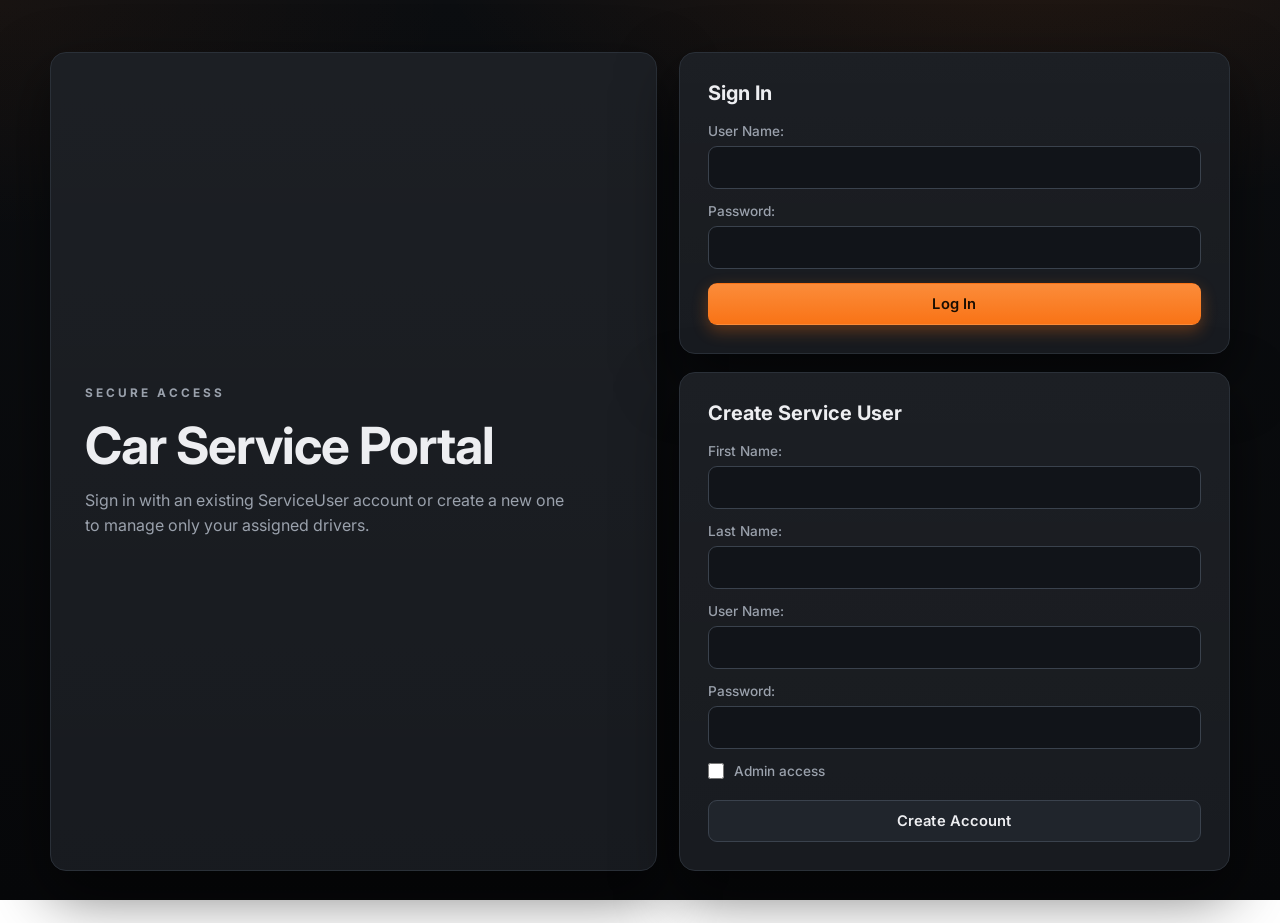
==== commit 235afbf2: "Teste modificari Teste controllere, modele, servicii, UI si modificari/adaugari ale acestora." ====
--- a/CarService.html
+++ b/CarService.html
@@ -7,11 +7,71 @@
     <link rel="stylesheet" href="CarService.css?v=4">
 </head>
 <body>
-    <div class="container">
+    <div id="sessionBadge" class="session-badge hidden"></div>
+
+    <section id="authScreen" class="auth-screen">
+        <div class="auth-shell">
+            <div class="auth-hero">
+                <p class="auth-kicker">Secure access</p>
+                <h1>Car Service Portal</h1>
+                <p>Sign in with an existing ServiceUser account or create a new one to manage only your assigned drivers.</p>
+            </div>
+
+            <div class="auth-panels">
+                <div class="auth-card">
+                    <h2>Sign In</h2>
+                    <form id="loginForm" class="auth-form">
+                        <div class="form-group">
+                            <label for="loginUserName">User Name:</label>
+                            <input type="text" id="loginUserName" autocomplete="username" required>
+                        </div>
+                        <div class="form-group">
+                            <label for="loginPassword">Password:</label>
+                            <input type="password" id="loginPassword" autocomplete="current-password" required>
+                        </div>
+                        <button type="submit" class="btn btn-primary">Log In</button>
+                    </form>
+                </div>
+
+                <div class="auth-card">
+                    <h2>Create Service User</h2>
+                    <form id="registerForm" class="auth-form">
+                        <div class="form-group">
+                            <label for="registerFirstName">First Name:</label>
+                            <input type="text" id="registerFirstName" required>
+                        </div>
+                        <div class="form-group">
+                            <label for="registerLastName">Last Name:</label>
+                            <input type="text" id="registerLastName" required>
+                        </div>
+                        <div class="form-group">
+                            <label for="registerUserName">User Name:</label>
+                            <input type="text" id="registerUserName" required>
+                        </div>
+                        <div class="form-group">
+                            <label for="registerPassword">Password:</label>
+                            <input type="password" id="registerPassword" required>
+                        </div>
+                        <div class="form-group auth-checkbox">
+                            <label for="registerIsAdmin">
+                                <input type="checkbox" id="registerIsAdmin">
+                                Admin access
+                            </label>
+                        </div>
+                        <button type="submit" class="btn btn-secondary">Create Account</button>
+                    </form>
+                </div>
+            </div>
+        </div>
+    </section>
+
+    <div id="appShell" class="container app-shell hidden">
         <!-- Header -->
         <header class="header">
+            <div class="session-inline hidden" id="sessionInline"></div>
             <h1>🚗 Car Service Management System</h1>
             <p>Manage Cars, Drivers, Service Entries & Alerts</p>
+            <button type="button" class="btn btn-secondary logout-button" id="logoutButton">Log out</button>
         </header>
 
         <!-- Navigation Tabs -->
@@ -133,6 +193,10 @@
                         <input type="text" id="driverZip" placeholder="10001" required>
                     </div>
                     <div class="form-group">
+                        <label for="driverServiceUserID">ServiceUser ID:</label>
+                        <input type="text" id="driverServiceUserID" readonly>
+                    </div>
+                    <div class="form-group">
                         <label for="driverLicenceExp">Licence Expiration:</label>
                         <input type="date" id="driverLicenceExp" required>
                     </div>
@@ -166,12 +230,11 @@
                             <th>Email</th>
                             <th>Phone</th>
                             <th>City</th>
-                            <th>Licence Exp</th>
                             <th>Actions</th>
                         </tr>
                     </thead>
                     <tbody>
-                        <tr><td colspan="7" class="no-data">Loading drivers...</td></tr>
+                        <tr><td colspan="6" class="no-data">Loading drivers...</td></tr>
                     </tbody>
                 </table>
             </div>
@@ -246,8 +309,10 @@
                         <input type="text" id="alertDriverId" placeholder="Paste Driver ID" required>
                     </div>
                     <div class="form-group">
-                        <label for="alertTypeId">Alert Type (ID):</label>
-                        <input type="text" id="alertTypeId" placeholder="Paste Type ID" required>
+                        <label for="alertTypeId">Alert Type:</label>
+                        <select id="alertTypeId" required>
+                            <option value="">Loading alert types...</option>
+                        </select>
                     </div>
                     <div class="form-group">
                         <label for="alertExpiration">Expiration:</label>
@@ -293,6 +358,6 @@
         <div id="notification" class="notification"></div>
     </div>
 
-    <script src="CarService.js"></script>
+    <script src="CarService.js?v=1"></script>
 </body>
 </html>
--- a/CarService.css
+++ b/CarService.css
@@ -67,6 +67,142 @@
     padding: 28px;
     -webkit-font-smoothing: antialiased;
     text-rendering: optimizeLegibility;
+}
+
+.hidden {
+    display: none !important;
+}
+
+.session-badge {
+    position: fixed;
+    top: 18px;
+    left: 18px;
+    z-index: 1200;
+    padding: 10px 14px;
+    border-radius: 999px;
+    border: 1px solid var(--border-strong);
+    background: rgba(21, 24, 29, 0.88);
+    color: var(--text);
+    box-shadow: var(--shadow-card);
+    font-size: 0.82em;
+    font-weight: 600;
+    backdrop-filter: blur(8px);
+}
+
+.auth-screen {
+    min-height: calc(100vh - 56px);
+    display: flex;
+    align-items: center;
+    justify-content: center;
+    padding: 24px 0;
+}
+
+.auth-shell {
+    width: min(1180px, 100%);
+    display: grid;
+    grid-template-columns: 1.1fr 1fr;
+    gap: 22px;
+    align-items: stretch;
+}
+
+.auth-hero,
+.auth-card {
+    border: 1px solid var(--border);
+    border-radius: var(--radius);
+    background: linear-gradient(180deg, rgba(255, 255, 255, 0.03), rgba(255, 255, 255, 0.01)), var(--surface);
+    box-shadow: var(--shadow-pop);
+}
+
+.auth-hero {
+    padding: 34px;
+    display: flex;
+    flex-direction: column;
+    justify-content: center;
+    gap: 18px;
+}
+
+.auth-kicker {
+    color: var(--accent);
+    text-transform: uppercase;
+    letter-spacing: 3px;
+    font-size: 0.74em;
+    font-weight: 700;
+}
+
+.auth-hero h1 {
+    font-size: clamp(2.2rem, 4vw, 3.6rem);
+    line-height: 0.95;
+    letter-spacing: -1px;
+}
+
+.auth-hero p {
+    color: var(--text-muted);
+    max-width: 48ch;
+    line-height: 1.6;
+}
+
+.auth-panels {
+    display: grid;
+    gap: 18px;
+}
+
+.auth-card {
+    padding: 28px;
+}
+
+.auth-card h2 {
+    margin-bottom: 18px;
+    font-size: 1.25em;
+}
+
+.auth-form {
+    display: grid;
+    gap: 14px;
+}
+
+.auth-form .btn {
+    width: 100%;
+}
+
+.auth-checkbox label {
+    display: flex;
+    align-items: center;
+    gap: 10px;
+    color: var(--text-muted);
+    font-size: 0.92em;
+}
+
+.auth-checkbox input[type="checkbox"] {
+    width: 16px;
+    height: 16px;
+    accent-color: var(--accent);
+}
+
+.app-shell.hidden {
+    display: none;
+}
+
+.header {
+    position: relative;
+}
+
+.session-inline {
+    position: absolute;
+    top: 18px;
+    left: 24px;
+    padding: 8px 12px;
+    border-radius: 999px;
+    background: rgba(0, 0, 0, 0.22);
+    border: 1px solid rgba(255, 255, 255, 0.06);
+    color: var(--text-muted);
+    font-size: 0.78em;
+    font-weight: 600;
+}
+
+.logout-button {
+    position: absolute;
+    top: 16px;
+    right: 18px;
 }
 
 .container {
